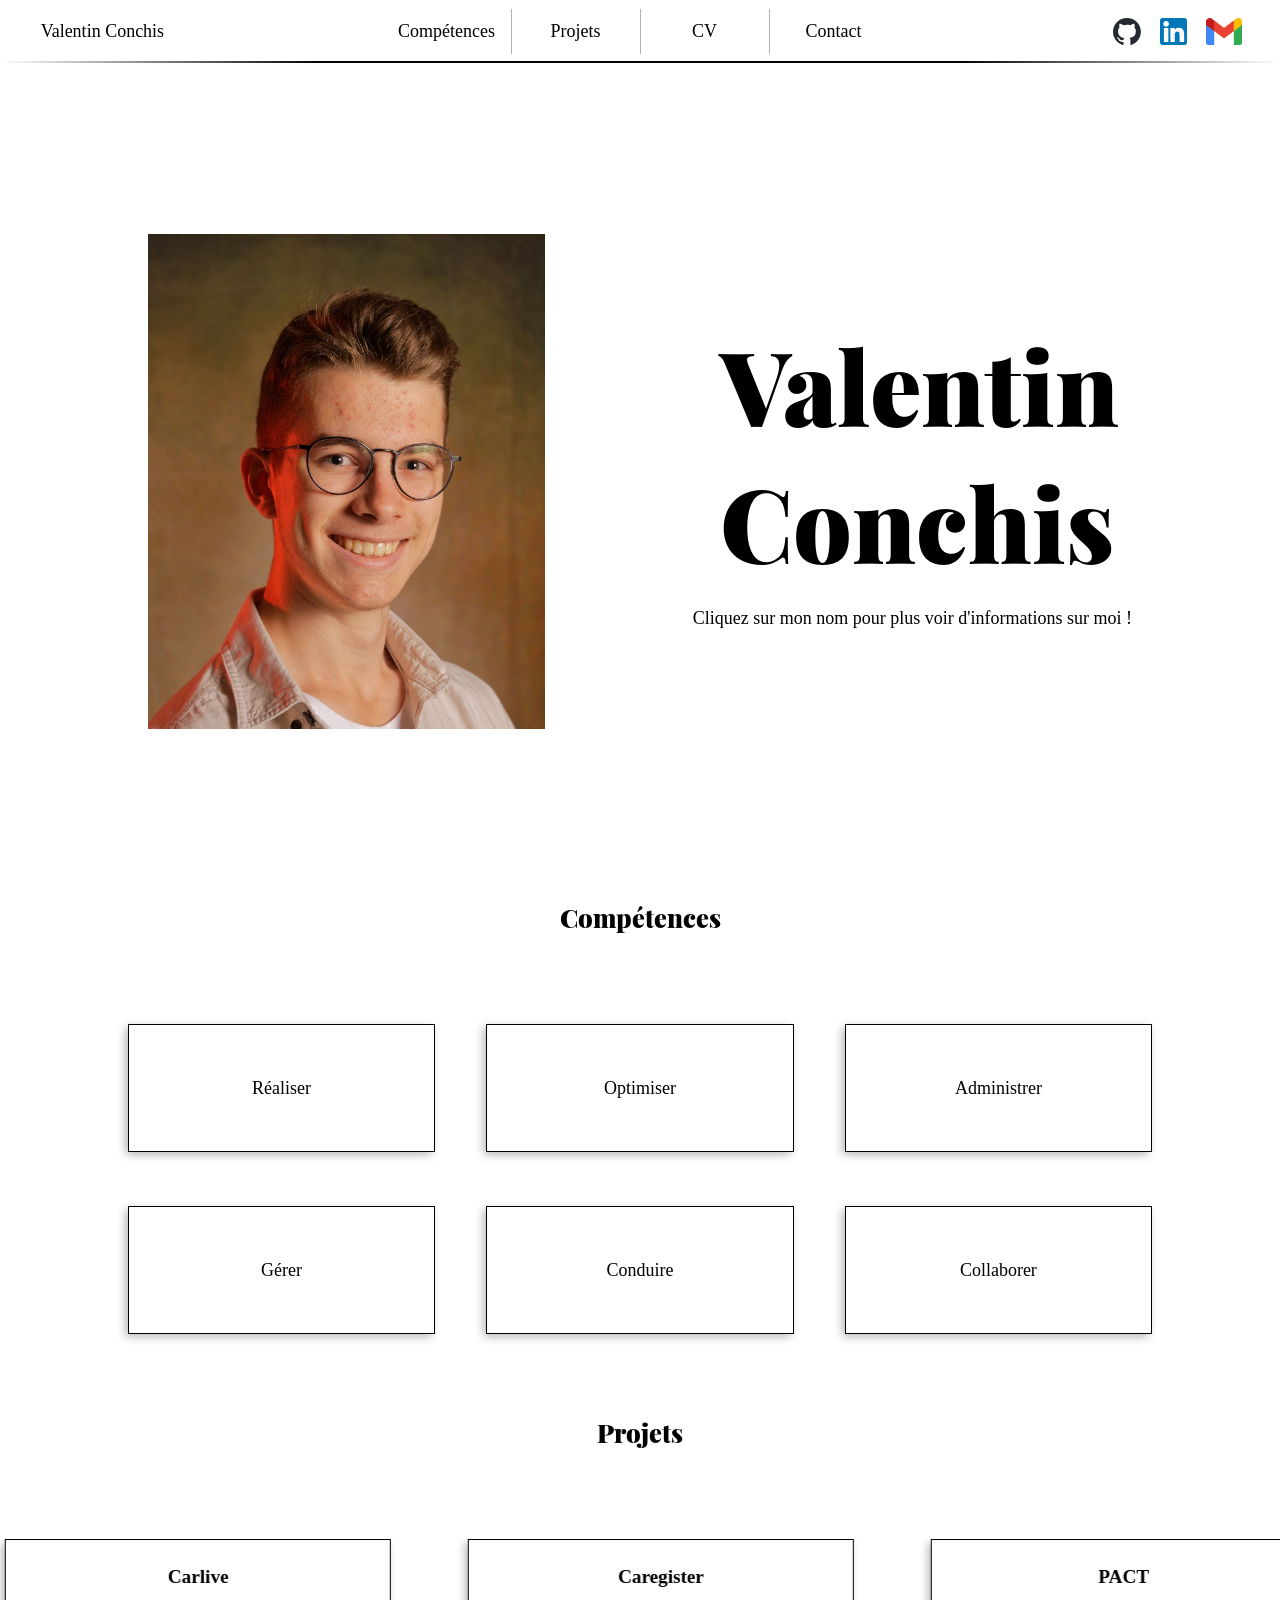
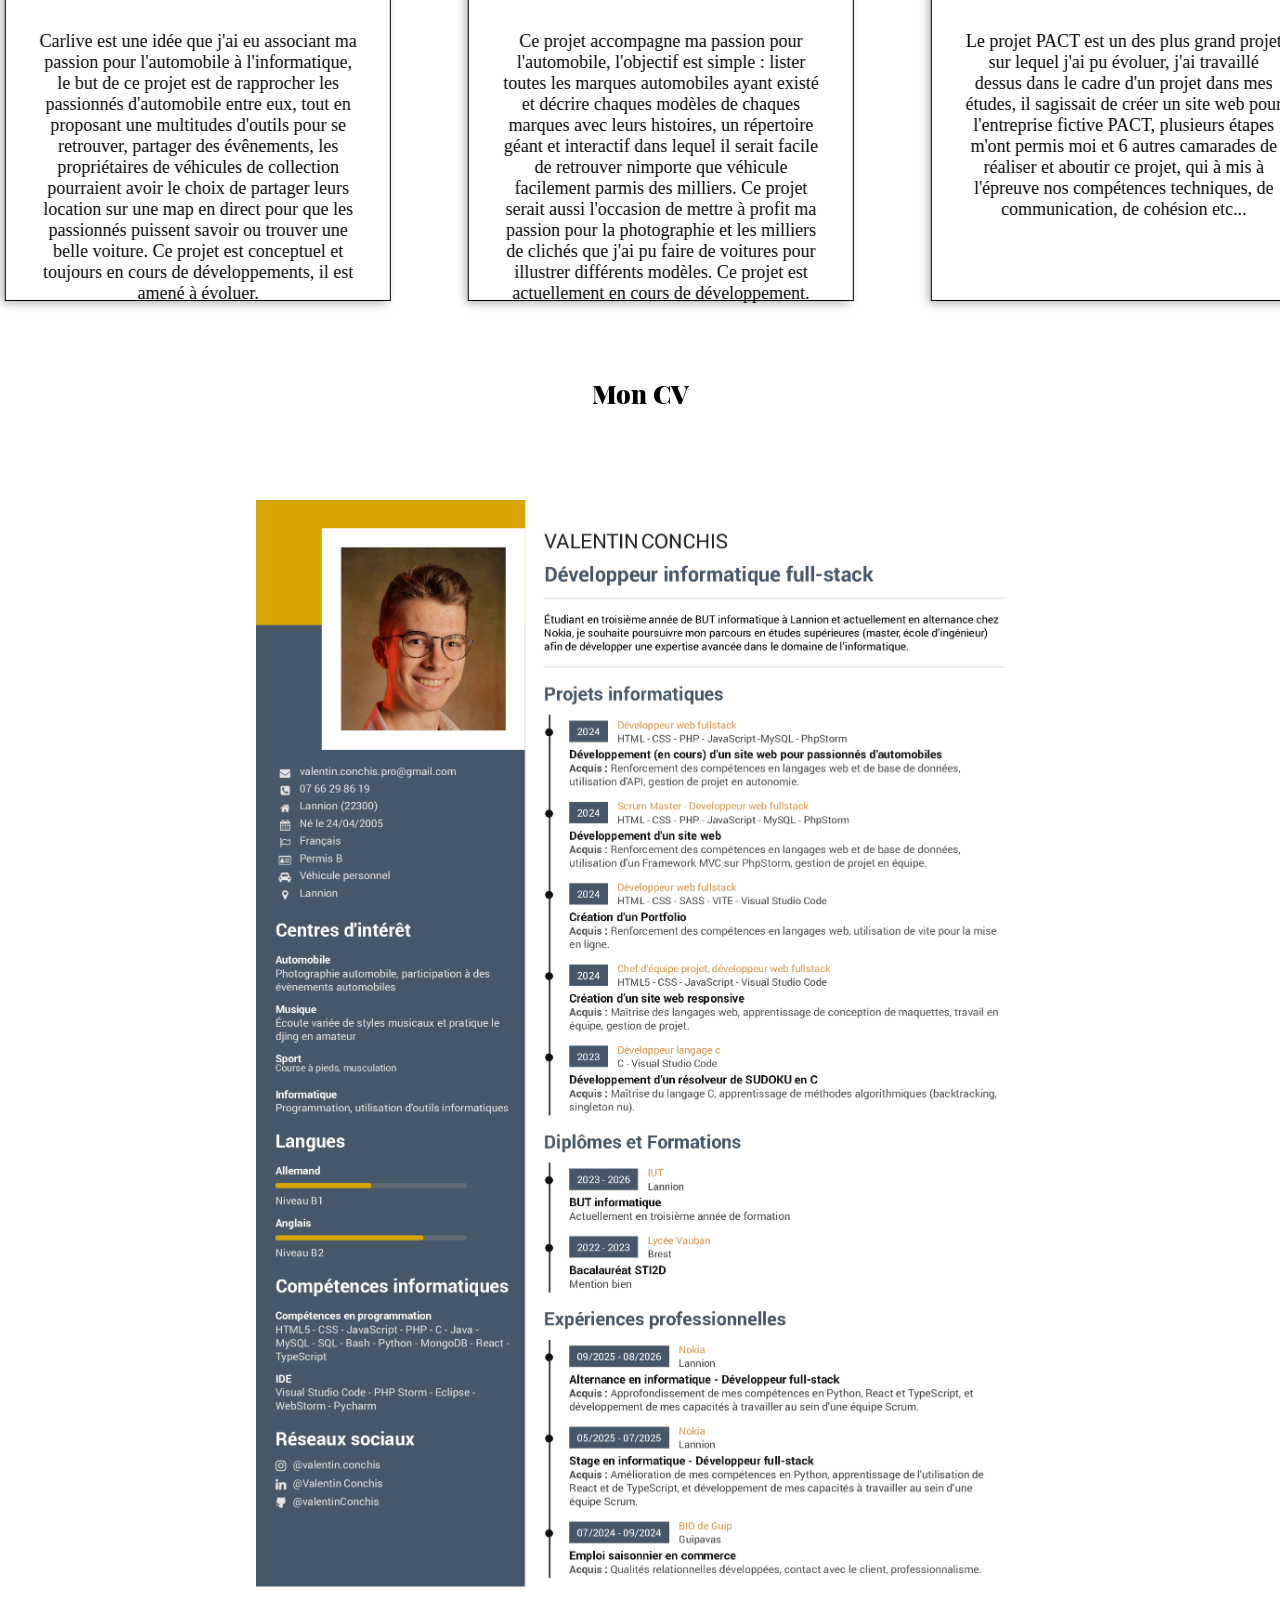
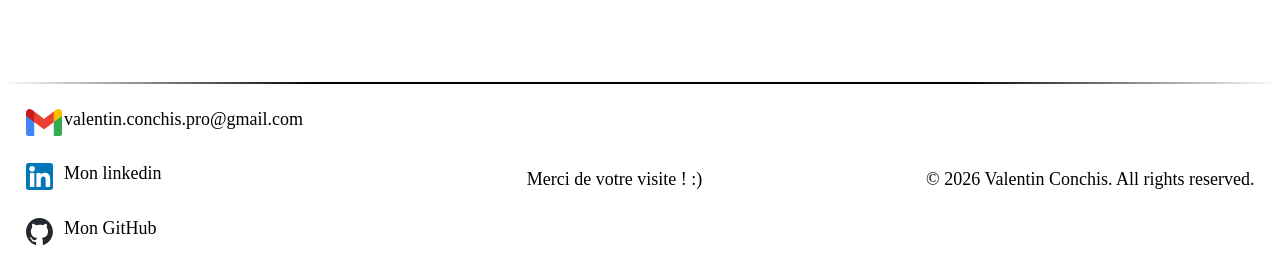
==== index.html @ 971c60fa "Initial commit" ====
<!doctype html>
<html>
  <head>
    <meta charset="utf-8" />
    <title>Ma page test</title>
    <link rel="stylesheet" href="../style.css">
    <script defer src="../script.js"></script>
  </head>
  <body>
    <header>
      <div class="toppart">
        <div class="name">
          <a href="index.html" class="moi">Valentin Conchis</a>
        </div>
        <div class="links">
          <a class="competences" href="#competences">Compétences</a>
          <a class="projets" href="#projets">Projets</a>
          <a class="cv" href="#cv">CV</a>
          <a class="contact" href="#contact">Contact</a>
        </div>
        <div class="icons">
          <a href="https://github.com/valentinConchis" target="_blank">
            <img class="github" src="../icones/github-mark/github-mark.svg">
          </a>
          <a href="https://www.linkedin.com/in/valentin-conchis-a80044343/?originalSubdomain=fr" target="_blank">
            <img class="linkedin" src="../icones/linkedin-svgrepo-com.svg">
          </a>
          <a href="mailto:valentin.conchis.pro@gmail.com" target="_blank">
            <img class="gmail" src="../icones/Gmail_icon_(2020).svg.png">
          </a>
        </div>
      </div>
      <div class="line"></div>
    </header>
    <main>
      <div class="bigname" id="valentinconchis">
        <div class="apropos">
          <img class="portrait" src="/images/1734691881517.jpeg">
          <div>
            <h1 class="nameh1" id="openModal">Valentin Conchis</h1>
            <p>Cliquez sur mon nom pour plus voir d'informations sur moi !</p>
          </div>
        </div>
        <div id="overlay">
          <div id="modal">
            <h3 class="apropostitle">A propos de moi</h3>
            <p>
              <strong>Bonjour !</strong> Je suis <strong>Valentin Conchis</strong>, étudiant en 3e année à l'IUT informatique de Lannion. Ce qui m'a poussé à suivre cette
              formation et à me professionnaliser dans l'informatique est ma <strong>passion</strong> pour les <strong>technologies</strong> et pour l'innovation.
              <strong>L'informatique</strong> est l'un des rares domaines où les limites ne sont que celles que nous nous imposons : le potentiel de création
              y est <strong>infini</strong>. C'est ce que j'aime et ce qui m'anime dans cet univers !
              <br><br>-<br><br>
              J'ai d'autres centres d'intérêt dans ma vie. Je suis <strong>passionné d'automobile</strong> et j'accompagne cette passion par la <strong>photographie</strong>.
              J'aime immortaliser les différents événements automobiles auxquels je participe et tenter de créer les meilleurs clichés de voitures
              parfois parmi les plus exclusives du monde.
              <br><br>
              Je suis également <strong>passionné de musique</strong>. J'écoute tous les genres, mais principalement de l'électro. J'ai aussi commencé à apprendre
              <strong>l'art du DJing</strong>, un art complexe, contrairement à ce qu'il peut laisser paraître !
              <br><br>-<br><br>
              Bref, je suis quelqu'un de <strong>curieux</strong>, ayant toujours soif de <strong>découvrir</strong> et d'<strong>apprendre</strong> de nouvelles choses. Je me qualifierais
              également comme quelqu'un de <strong>jovial</strong> et <strong>énergique</strong>.
            </p>
          </div>
        </div>
      </div>
      <div  class="competences-section">
        <h2 id="competences">Compétences</h2>
        <div class="competences-grid">
          <a class="button-realiser" href="html/realiser.html">Réaliser</a>
          <a class="button-optimiser" href="html/optimiser.html">Optimiser</a>
          <a class="button-administrer" href="html/administrer.html">Administrer</a>
          <a class="button-gerer" href="html/gerer.html">Gérer</a>
          <a class="button-conduire" href="html/conduire.html">Conduire</a>
          <a class="button-collaborer" href="html/travailler.html">Collaborer</a>
      </div>
    </div>
    <div class="projets-section">
      <h2 id="projets">Projets</h2>
      <div class="carousel">
        <div class="projets-list">
          <div class="p1">
            <h4>Carlive</h4>
            <p>
              Carlive est une idée que j'ai eu associant ma passion pour l'automobile à l'informatique, le but de ce projet
              est de rapprocher les passionnés d'automobile entre eux, tout en proposant une multitudes d'outils pour se
              retrouver, partager des évênements, les propriétaires de véhicules de collection pourraient avoir le choix de 
              partager leurs location sur une map en direct pour que les passionnés puissent savoir ou trouver une belle
              voiture. Ce projet est conceptuel et toujours en cours de développements, il est amené à évoluer.
            </p>
          </div>
          <div class="p2">
            <h4>Caregister</h4>
            <p>
              Ce projet accompagne ma passion pour l'automobile, l'objectif est simple : lister toutes les marques automobiles
              ayant existé et décrire chaques modèles de chaques marques avec leurs histoires, un répertoire géant et
              interactif dans lequel il serait facile de retrouver nimporte que véhicule facilement parmis des milliers. Ce
              projet serait aussi l'occasion de mettre à profit ma passion pour la photographie et les milliers de clichés
              que j'ai pu faire de voitures pour illustrer différents modèles. Ce projet est actuellement en cours de développement.
            </p>
          </div>
          <div class="p3">
            <h4>PACT</h4>
            <p>
              Le projet PACT est un des plus grand projet sur lequel j'ai pu évoluer, j'ai travaillé dessus dans le cadre
              d'un projet dans mes études, il sagissait de créer un site web pour l'entreprise fictive PACT, plusieurs étapes
              m'ont permis moi et 6 autres camarades de réaliser et aboutir ce projet, qui à mis à l'épreuve nos compétences 
              techniques, de communication, de cohésion etc...
            </p>
          </div>
          <div class="p4">
            <h4>Ce portfolio !</h4>
             <p>
              Ce portfolio fais partit des projets que j'ai pu réaliser au cours de mon parcours, c'est un site web
              vitrine statique simple développé en HTML, CSS et JS mis en ligne à l'aide de Vercel. Ce projet m'a pris
              environ une vingtaines d'heures à réaliser.
            </p>
          </div>
        </div>
      </div>
    </div>
    <div class="cvsection" id="cv">
      <h2 id="cv">Mon CV</h2>
      <a href="../cv/CV_2026-01-06_VALENTIN_CONCHIS.pdf" download="">
        <img src="../images/CV_2026-01-06_VALENTIN_CONCHIS.png" class="imagecv" alt="CV" title="Cliquez sur le CV pour le télécharger">
      </a>
    </div>
    </main>
    <footer>
      <div class="line"></div>
      <div class="infooter">
        <div id="contact" class="contact-list">
          <a href="mailto:valentin.conchis.pro@gmail.com">
            <div>
              <img src="../icones/Gmail_icon_(2020).svg.png">
            </div>
            valentin.conchis.pro@gmail.com
          </a>
          <a href="https://www.linkedin.com/in/valentin-conchis-a80044343/?originalSubdomain=fr">
            <div>
              <img src="../icones/linkedin-svgrepo-com.svg" class="linkedin">
            </div>
            Mon linkedin
          </a>
          <a href="https://github.com/valentinConchis">
            <div>
              <img src="../icones/github-mark/github-mark.svg" class="github">
            </div>
            Mon GitHub
          </a>
        </div>
        <div>
          <p>Merci de votre visite ! :)</p>
        </div>
        <div class="footer-right">
            <p>&copy; 2026 Valentin Conchis. All rights reserved.</p>
        </div>
      </div>
    </footer>
  </body>
</html>
---- style.css ----
@font-face {
    font-family: Playfairdisplay;
    src: url(./police/PlayfairDisplay-Black.otf);
}

/* =============== CONSTANTES =============== */

h1 {
    display: inline-block;
    font-size: 8vw;
    font-family: Playfairdisplay;
    margin: 0;
    padding: 0;
}

h2{
    font-size: 2vw;
    margin-bottom: 10vh;
    font-family: Playfairdisplay;
}

h3{
    font-size: 2vw;
}

h4{
     font-size: 1.5vw;
}

p,a{
    font-size: 2vh;
    text-decoration: none;
    color: black;
}

/* ================= RESET & LAYOUT ================= */

html, body {
    height: 100%;
    margin: 0;
}

body {
    margin: 0;
    display: flex;
    flex-direction: column;
    opacity: 0;
    animation: pageFadeIn 0.8s ease-out forwards;
}

/* ================= ANIMATIONS ================= */

@keyframes pageFadeIn {
    from {
        opacity: 0;
    }
    to {
        opacity: 1;
    }
}

@keyframes lineExpand {
    from {
        transform: scaleX(0);
    }
    to {
        transform: scaleX(1);
    }
}

/* ================= HEADER ================= */

header {
    position: fixed;
    top: 0;
    left: 0;
    width: 100%;
    background-color: white;
    padding: 1vh 0;
    z-index: 1000;
    height: 5vh;
}

.toppart {
    display: flex;
    align-items: center;
    justify-content: space-between;
    margin: 0 2vw;
    position: relative;
}

/* ================= NAV ================= */

.name {
    width: 12vw;
    display: flex;
    justify-content: center;
}

.links {
    display: flex;
    justify-content: center;      
}

.links a {
    flex: 1 1 0;              /* Chaque bouton prend la même largeur */
    display: flex;
    justify-content: center;   /* centre le texte dans le bouton */
    align-items: center;
    position: relative;        /* pour le ripple */
    overflow: hidden;
    height: 5vh;
    text-decoration: none;
    color: black;
    cursor: pointer;
}

/* Boutons */

.competences,
.projets,
.cv {
    position: relative;
    overflow: hidden;
    display: flex;
    align-items: center;
    justify-content: center;
    width: 10vw;
    height: 5vh;
    text-decoration: none;
    color: black;
    cursor: pointer;
    border-right: solid rgba(0, 0, 0, 0.3) 0.2vh;
}

.contact{
    position: relative;
    overflow: hidden;
    display: flex;
    align-items: center;
    justify-content: center;
    width: 10vw;
    height: 5vh;
    text-decoration: none;
    color: black;
    cursor: pointer;
}

.moi{
    position: relative;
    overflow: hidden;
    display: flex;
    align-items: center;
    justify-content: center;
    width: 10vw;
    height: 5vh;
    text-decoration: none;
    color: black;
    cursor: pointer;
}

#competences,
#projets,
#cv,
#valentinconchis{
    scroll-margin-top: 15vh;
}

/* Classe commune */
.nav-btn {
    position: relative;
    overflow: hidden;
}

/* Cercle */
.nav-btn .ripple {
    position: absolute;
    border-radius: 50%;
    background-color: rgba(0, 0, 0, 0.15);
    pointer-events: none;
    transform: scale(0);
    transition: transform 0.6s ease-out, opacity 0.4s ease;
}

/* Bouton rempli */
.nav-btn.filled .ripple {
    transform: scale(1);
}

/* Disparition */
.nav-btn.remove .ripple {
    opacity: 0;
}

/* ================= ICONS ================= */

.icons {
    display: flex;
    justify-content: center;
    align-items: center;
    gap: 1.5vw;          /* ESPACE ÉGAL ENTRE LES 3 */
    width: 12vw;
}

.icons a {
    display: flex;
    align-items: center;
    justify-content: center;

    height: 3vh;          /* hauteur de référence commune */
}

.icons img {
    height: 100%;
    width: auto;
    display: block;
}

/* ================= LINE ================= */

.line {
    position: absolute;
    left: 0;
    width: 100%;
    height: 0.2vh;
    background: linear-gradient(
        to right,
        transparent 0%,
        black 25%,
        black 75%,
        transparent 100%
    );
    transform: scaleX(0);
    transform-origin: center;
    animation: lineExpand 0.9s ease-out forwards;
}

/* Ligne sous le header */
header .line {
    bottom: 0;
    animation-delay: 0.4s;
}

/* ================= MAIN ================= */

:root {
    --header-height: 7vh; /* ajuster selon ton header réel */
}

main {
    flex: 1;
    text-align: center;
    padding: 7vh 0;
}

.bigname {
    display: flex;
    align-items: center;
    justify-content: center;
}

.portrait {
    width: 31vw;
    object-fit: cover;
    height: 55vh;
}

.apropos {
    display: flex;
    align-items: center;
    justify-content: space-evenly;
    width: 100%;
    height: calc(100vh - var(--header-height)); 
}

.nameh1 {
    flex: 0 1 30%;       /* flexible pour space-evenly */
    max-width: 30vw;
    text-align: center;  /* centrer le texte si besoin */
    cursor: pointer;
}

/* Overlay : fond semi-transparent */
#overlay {
    position: fixed;
    top: 0;
    left: 0;
    width: 100%;
    height: 100%;
    background: rgba(0, 0, 0, 0.6); /* transparence */
    display: none;                /* caché par défaut */
    justify-content: center;
    align-items: center;
    z-index: 1000;
}

/* Fenêtre pop-up */
#modal {
    display: flex;
    flex-direction: column; 
    align-items: center;
    justify-content: center;
    background: white;
    padding: 2vw 2vw;
    border-radius: 8px;
    width: 65vw;
    height: auto;
    max-width: 90%;
    box-shadow: 0 10px 30px rgba(0, 0, 0, 0.3);
    border-radius: 1vw;
}

.apropostitle{
    margin-bottom: 8vh;
    margin-top: 0;
}

.competences-section {
    text-align: center;
    margin-bottom: 9vh
}

.competences-grid {
    display: grid;
    grid-template-columns: repeat(3, 1fr);
    gap: 6vh 4vw;
    width: 80%;
    margin: 0 auto;
}

.competences-grid > a {
    padding: 2vh 2vw;
    border: 0.2vh solid black;
    height: 10vh;
    display: flex;
    align-items: center;
    justify-content: center;
    text-decoration: none;
    color: black;
    box-shadow: -0.3vh 0.3vh 1vh rgba(0, 0, 0, 0.3);
}

.button-realiser:hover{
    box-shadow: -0.3vh 0.3vh 1vh rgba(255, 0, 0, 0.4);
}

.button-optimiser:hover{
    box-shadow: -0.3vh 0.3vh 1vh rgba(255, 127,   0, 0.4);
}

.button-administrer:hover{
    box-shadow: -0.3vh 0.3vh 1vh rgba(255, 238, 0, 0.4);
}

.button-gerer:hover{
    box-shadow: -0.3vh 0.3vh 1vh rgba(77, 233, 76, 0.4);
}

.button-conduire:hover{
    box-shadow: -0.3vh 0.3vh 1vh rgba(55, 131, 255, 0.4);
}

.button-collaborer:hover{
    box-shadow: -0.3vh 0.3vh 1vh rgba(72, 21, 170, 0.4);
}

/* ============= MAIN COMPETENCES ============= */

.competences-container {
    display: grid;
    grid-template-columns: 1fr auto 1fr;
    grid-template-rows: auto auto;
    align-items: center;
    height: calc(100vh - var(--header-height));
}

.main-competences{
    min-height: calc(93vh - var(--header-height));
}

.competences-container div{
    position: relative;
    display: flex;
    align-items: center;
    justify-content: center;
}

.competences-container div h2{
    margin: 0;
}

.competences-container div::before,
.competences-container div::after {
    position: absolute;
    content: "";
    width: 6vw;
    height: 4vw;
    pointer-events: none;
}

.competence-global{
    grid-column: 2;
    grid-row: 1 / span 2;
    grid-template-rows: auto auto auto;


    display: flex;
    align-items: center;
    justify-content: center;
    align-self: center;

    width: 18vw;
    height: 12vh;

    cursor: pointer;

    transition: 
        height 0.4s ease,
        box-shadow 0.3s ease;
}

.competence-global.active {
    height: 40vh;
}

.competence-global.active h2 {
    opacity: 0;
}

.competence-global.active .description {
    opacity: 1;
    cursor: pointer;
    width: 13vw;
}

.competence-global .description {
    position: absolute;
    opacity: 0;
    pointer-events: none;
    text-align: center;
    width: 90%;
}

.competence-global::before,
.competence-global::after {
    content: "";
    position: absolute;
    pointer-events: none;
    width: 6vw;
    height: 4vw;
    transition:
        width 0.4s ease,
        height 0.4s ease;
}

.competence-global::before {
    top: 0;
    left: 0;
    border-top: 0.5vh solid var(--accent-color);
    border-left: 0.5vh solid var(--accent-color);
}

.competence-global::after {
    bottom: 0;
    right: 0;
    border-bottom: 0.5vh solid var(--accent-color);
    border-right: 0.5vh solid var(--accent-color);
}

.competence-global.active::before,
.competence-global.active::after {
    height: 8vw;
}

.case.top-left {
    grid-column: 1;
    grid-row: 1;
    justify-self: center;
    height: 10vh;
    width: 25vw;
}

.case.top-right {
    grid-column: 3;
    grid-row: 1;
    justify-self: center;
    width: 25vw;
}

.competence-global h2 {
    margin: 0;
    transition: opacity 0.25s ease;
}

.sudoku-description{
    grid-column: 1;
    grid-row: 2;
    justify-self: center;
    width: 25vw;
    height: auto;
}

.application-description{
    grid-column: 3;
    grid-row: 2;
    justify-self: center;
    width: 25vw;
    height: auto;
}

.inside-link-top{
    grid-column: 2;
    grid-row: 1;
    position: relative;
    top: 20vh;
    z-index: 10;
}

.inside-link-bottom{
    grid-column: 2;
    grid-row: 3;
    position: relative;
    bottom: 31vh;
    z-index: 10;
}

.competences-container.hide-links .inside-link-top {
    opacity: 0;
    transform: translateY(-10px);
    pointer-events: none;
}

.competences-container.hide-links .inside-link-bottom {
    opacity: 0;
    transform: translateY(10px);
    pointer-events: none;
}

.arrow {
    display: inline-block;
    width: 0;
    height: 0;
    border-top: 0.4em solid transparent;
    border-bottom: 0.4em solid transparent;
}

.arrow-realiser-optimiser {
    border-right: 0.6em solid rgba(255, 0, 0, 0.4);
    margin-right: 0.5vw;
}

.arrow-realiser-collaborer {
    border-left: 0.6em solid rgba(255, 0, 0, 0.4);
    margin-left: 0.5vw;
}

.arrow-optimiser-realiser {
    border-left: 0.6em solid rgba(255, 127, 0, 0.4);
    margin-left: 0.5vw;
}

.arrow-optimiser-administrer {
    border-right: 0.6em solid rgba(255, 127, 0, 0.4);
    margin-right: 0.5vw;
}

.arrow-administrer-optimiser {
    border-left: 0.6em solid rgba(255, 238, 0, 0.4);
    margin-left: 0.5vw;
}

.arrow-administrer-gerer {
    border-right: 0.6em solid rgba(255, 238, 0, 0.4);
    margin-right: 0.5vw;
}

.arrow-gerer-administrer {
    border-left: 0.6em solid rgba(77, 233, 76, 0.4);
    margin-left: 0.5vw;
}

.arrow-gerer-conduire {
    border-right: 0.6em solid rgba(77, 233, 76, 0.4);
    margin-right: 0.5vw;
}

.arrow-conduire-gerer {
    border-left: 0.6em solid rgba(55, 131, 255, 0.4);
    margin-left: 0.5vw;
}

.arrow-conduire-collaborer {
    border-right: 0.6em solid rgba(55, 131, 255, 0.4);
    margin-right: 0.5vw;
}

.arrow-collaborer-realiser {
    border-right: 0.6em solid rgba(72, 21, 170, 0.4);
    margin-right: 0.5vw;
}

.arrow-collaborer-conduire {
    border-left: 0.6em solid rgba(72, 21, 170, 0.4);
    margin-left: 0.5vw;
}

.inside-link-top a,
.inside-link-bottom a {
    display: inline-flex;
    align-items: center;
}

.h2-realiser {
    --accent-color: rgba(255, 0, 0, 0.4);
}

.h2-optimiser {
    --accent-color: rgba(255, 127, 0, 0.4);
}

.h2-administrer {
    --accent-color: rgba(255, 238, 0, 0.4);
}

.h2-gerer {
    --accent-color: rgba(77, 233, 76, 0.4);
}

.h2-conduire {
    --accent-color: rgba(55, 131, 255, 0.4);
}

.h2-collaborer {
    --accent-color: rgba(72, 21, 170, 0.4);
}

/* ============= PROJETS ============= */

.competences-section h2,
.projets-section h2 {
    margin-top: 0;
}

.projets-section{
    display: flex;
    flex-direction: column;
    align-items: center;
    justify-content: center;
    margin-top: 0;
}

.projets-list {
    display: flex !important;
    flex-direction: row !important;
    align-items: stretch;
    flex-wrap: nowrap !important;
    width: max-content;
    will-change: transform;
    margin-bottom: 6vh;
}

.p1, .p2, .p3, .p4{
    flex: 0 0 auto;          /* clé absolue */
    width: 30vw;
    height: 40vh;

    margin: 0 3vw;

    border: 0.2vh solid black;
    box-shadow: -0.3vh 0.3vh 1vh rgba(0, 0, 0, 0.3);

    display: flex;
    flex-direction: column;
    align-items: center;
}

.p1 p{
    width: 25vw;
}

.p2 p{
    width: 25vw;
}

.p3 p{
    width: 25vw;
}

.p4 p{
    width: 25vw;
}

.carousel {
    width: 100%;
    overflow: hidden;
    position: relative;
}

@keyframes scroll {
    from {
        transform: translateX(0);
    }
    to {
        transform: translateX(-50%);
    }
}

/* ================== CV ================== */

.cvsection{
    margin-bottom: 3vh;
}

/* ============= FOOTER ============= */

footer {
    position: relative;
    background-color: white;
    padding: 2vh 2vw;
}

/* Ligne collée en haut du footer */
footer .line {
    top: 0;
}

.imagecv{
    width: 60%;
}

.infooter{
    display: flex;
    justify-content: space-between; /* espace entre les 3 zones */
    align-items: center;            /* centre verticalement */
    flex-wrap: wrap;           
}

.contact-list{
   display: flex;
    flex-direction: column;
    gap: 0.5vh; /* espace vertical entre les liens */
}

.contact-list a{
    display: flex;
    margin-top: 1vh;
    margin-bottom: 1vh;
}

.contact-list a div{
    margin-right: 1vw;
    width: 2vw;
}

.contact-list a div img{
    height: 3vh;
    width: auto;
}

.footer-center {
    text-align: center;
    flex: 1; /* occupe l’espace central */
}

.footer-right {
    text-align: right;
    white-space: nowrap; /* évite le retour à la ligne */
}
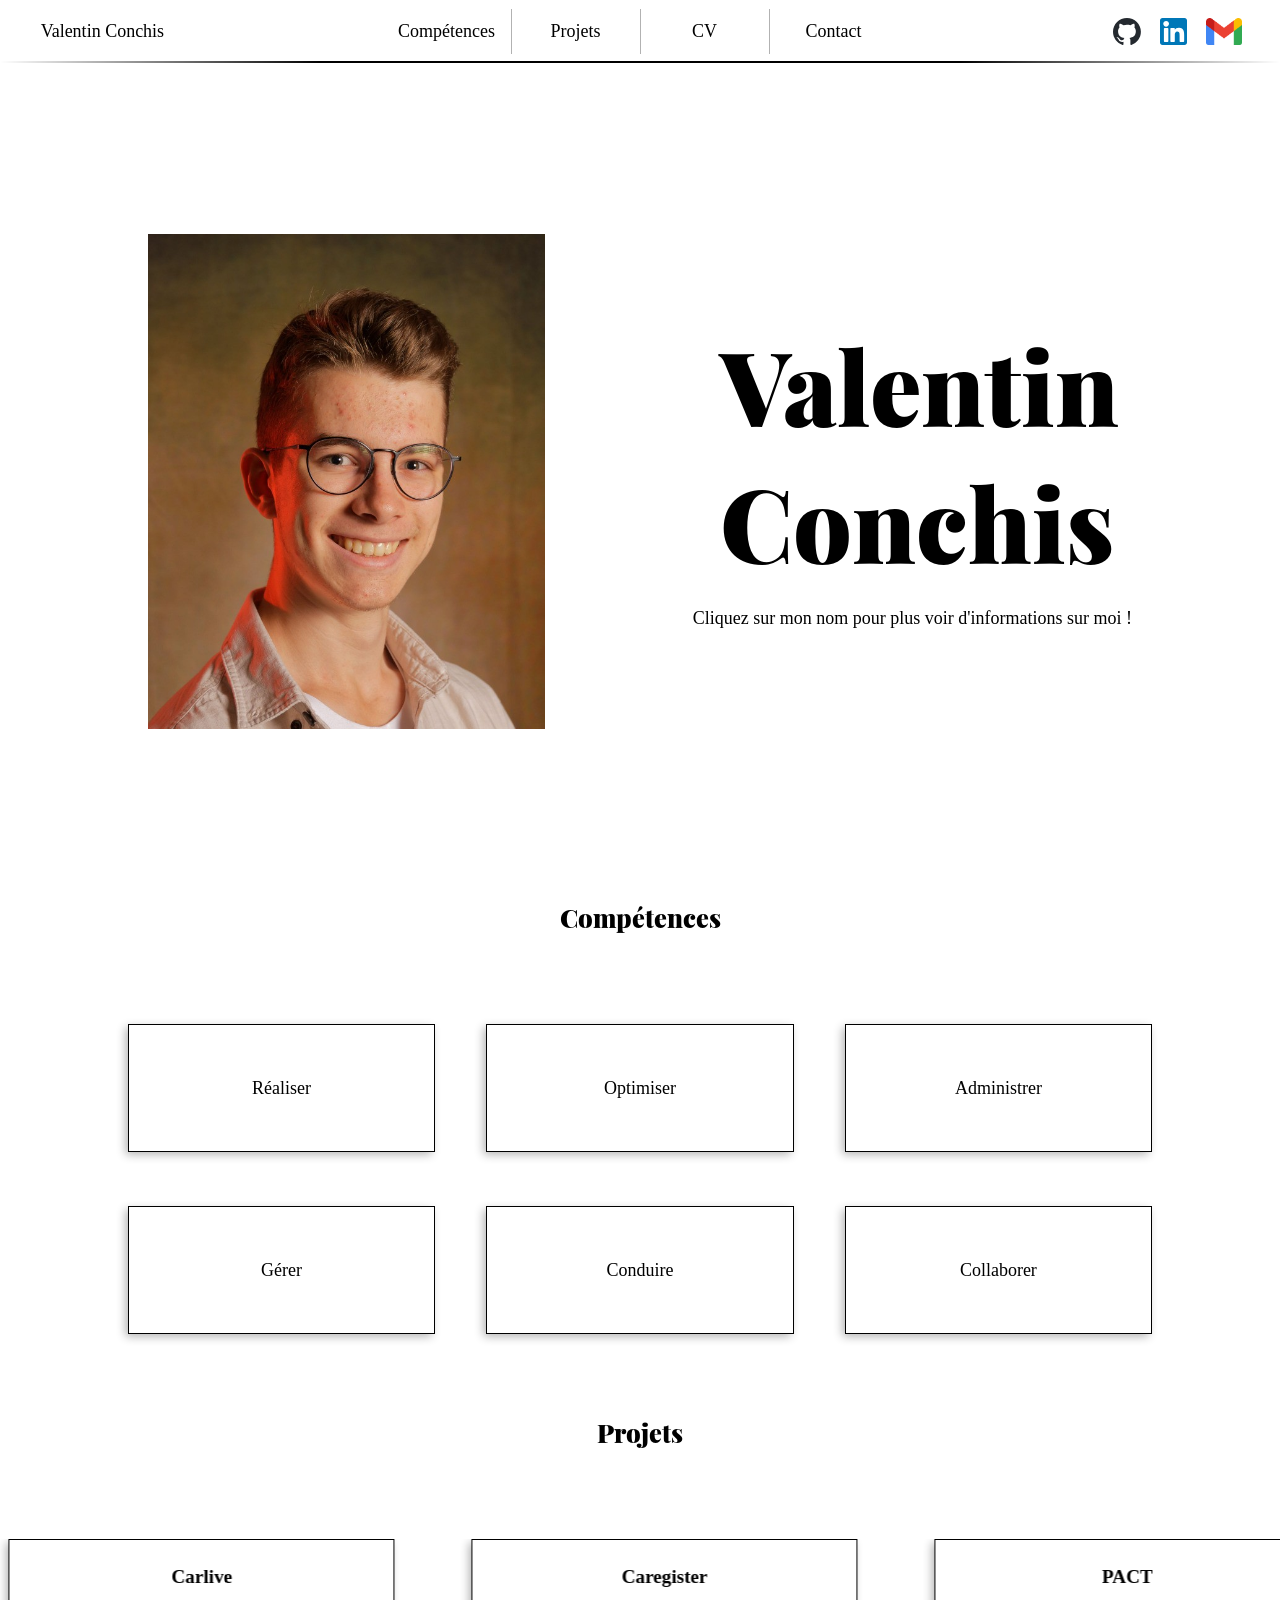
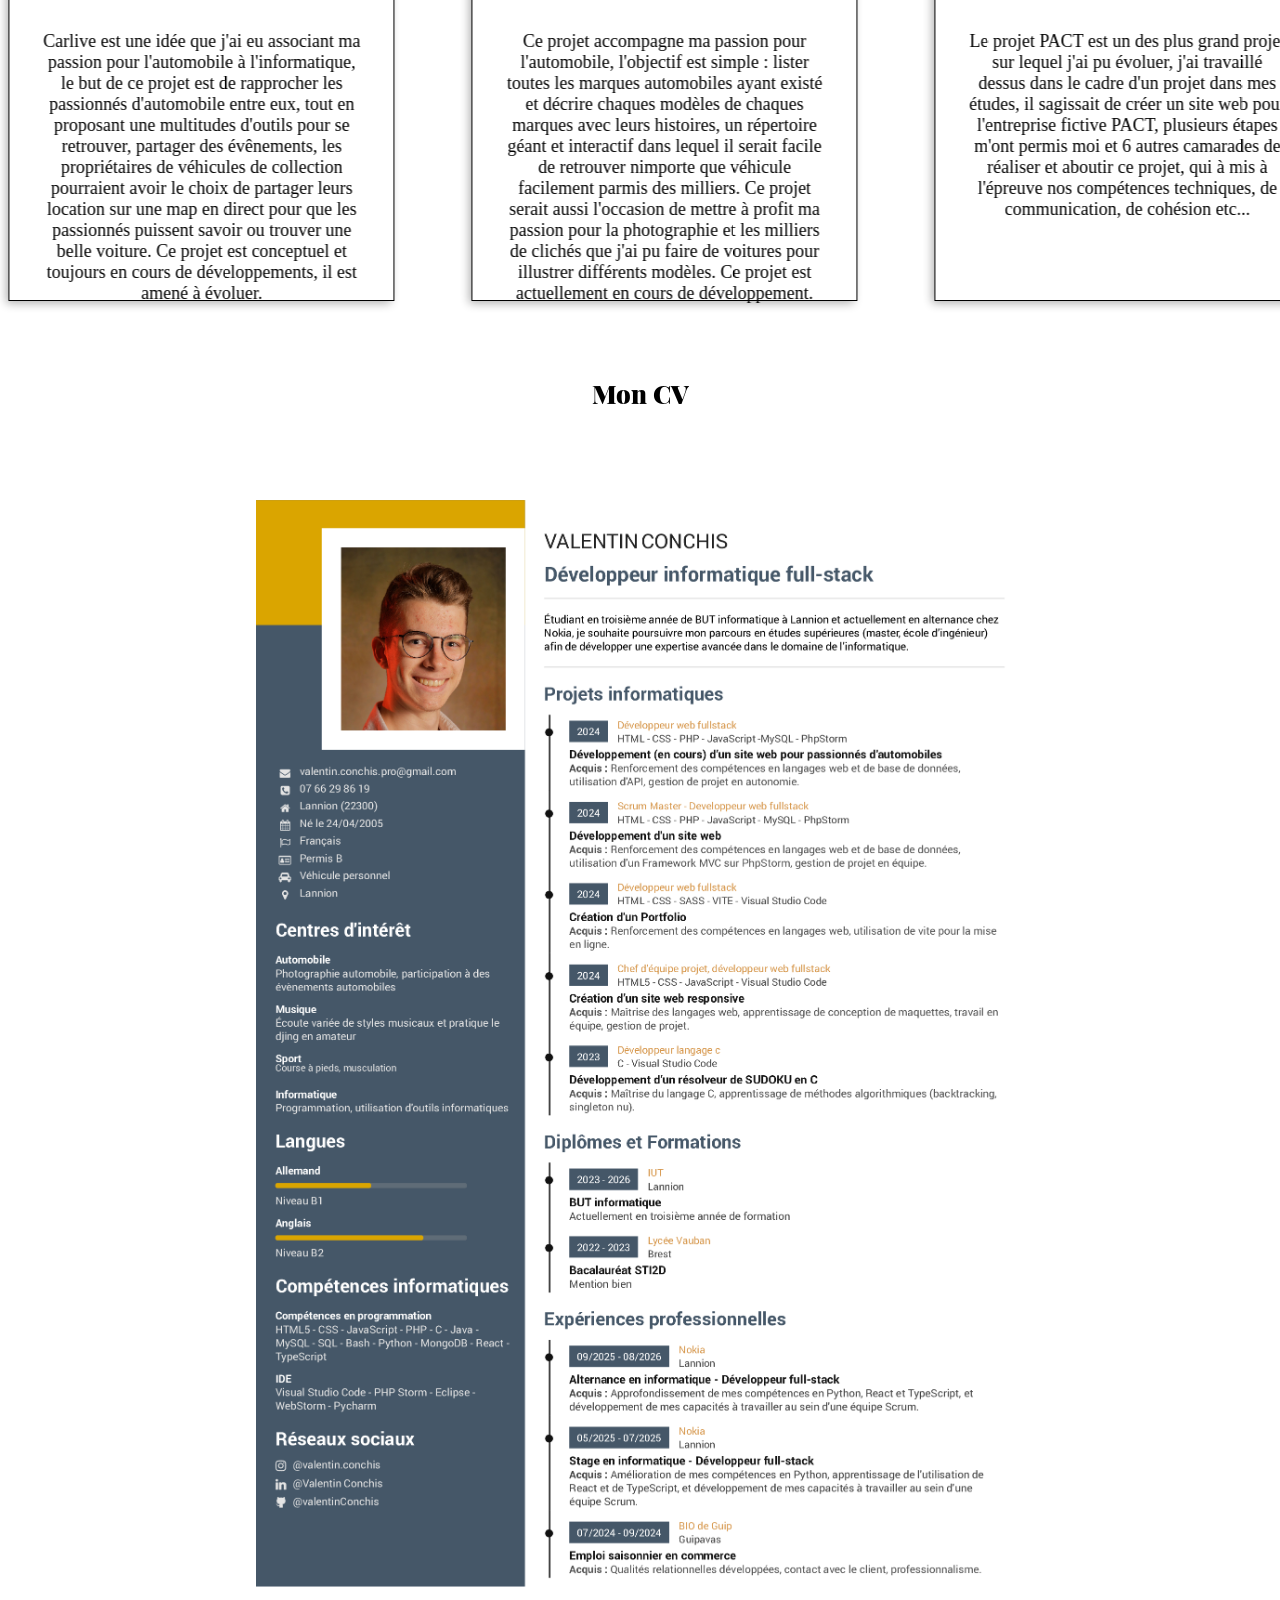
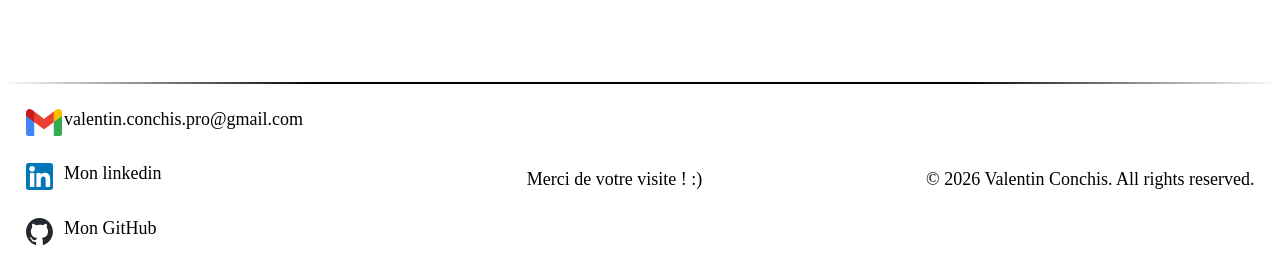
==== commit c510f129: "fix" ====
--- a/index.html
+++ b/index.html
@@ -35,7 +35,7 @@
     <main>
       <div class="bigname" id="valentinconchis">
         <div class="apropos">
-          <img class="portrait" src="/images/1734691881517.jpeg">
+          <img class="portrait" src="/images/1734691881517.png">
           <div>
             <h1 class="nameh1" id="openModal">Valentin Conchis</h1>
             <p>Cliquez sur mon nom pour plus voir d'informations sur moi !</p>
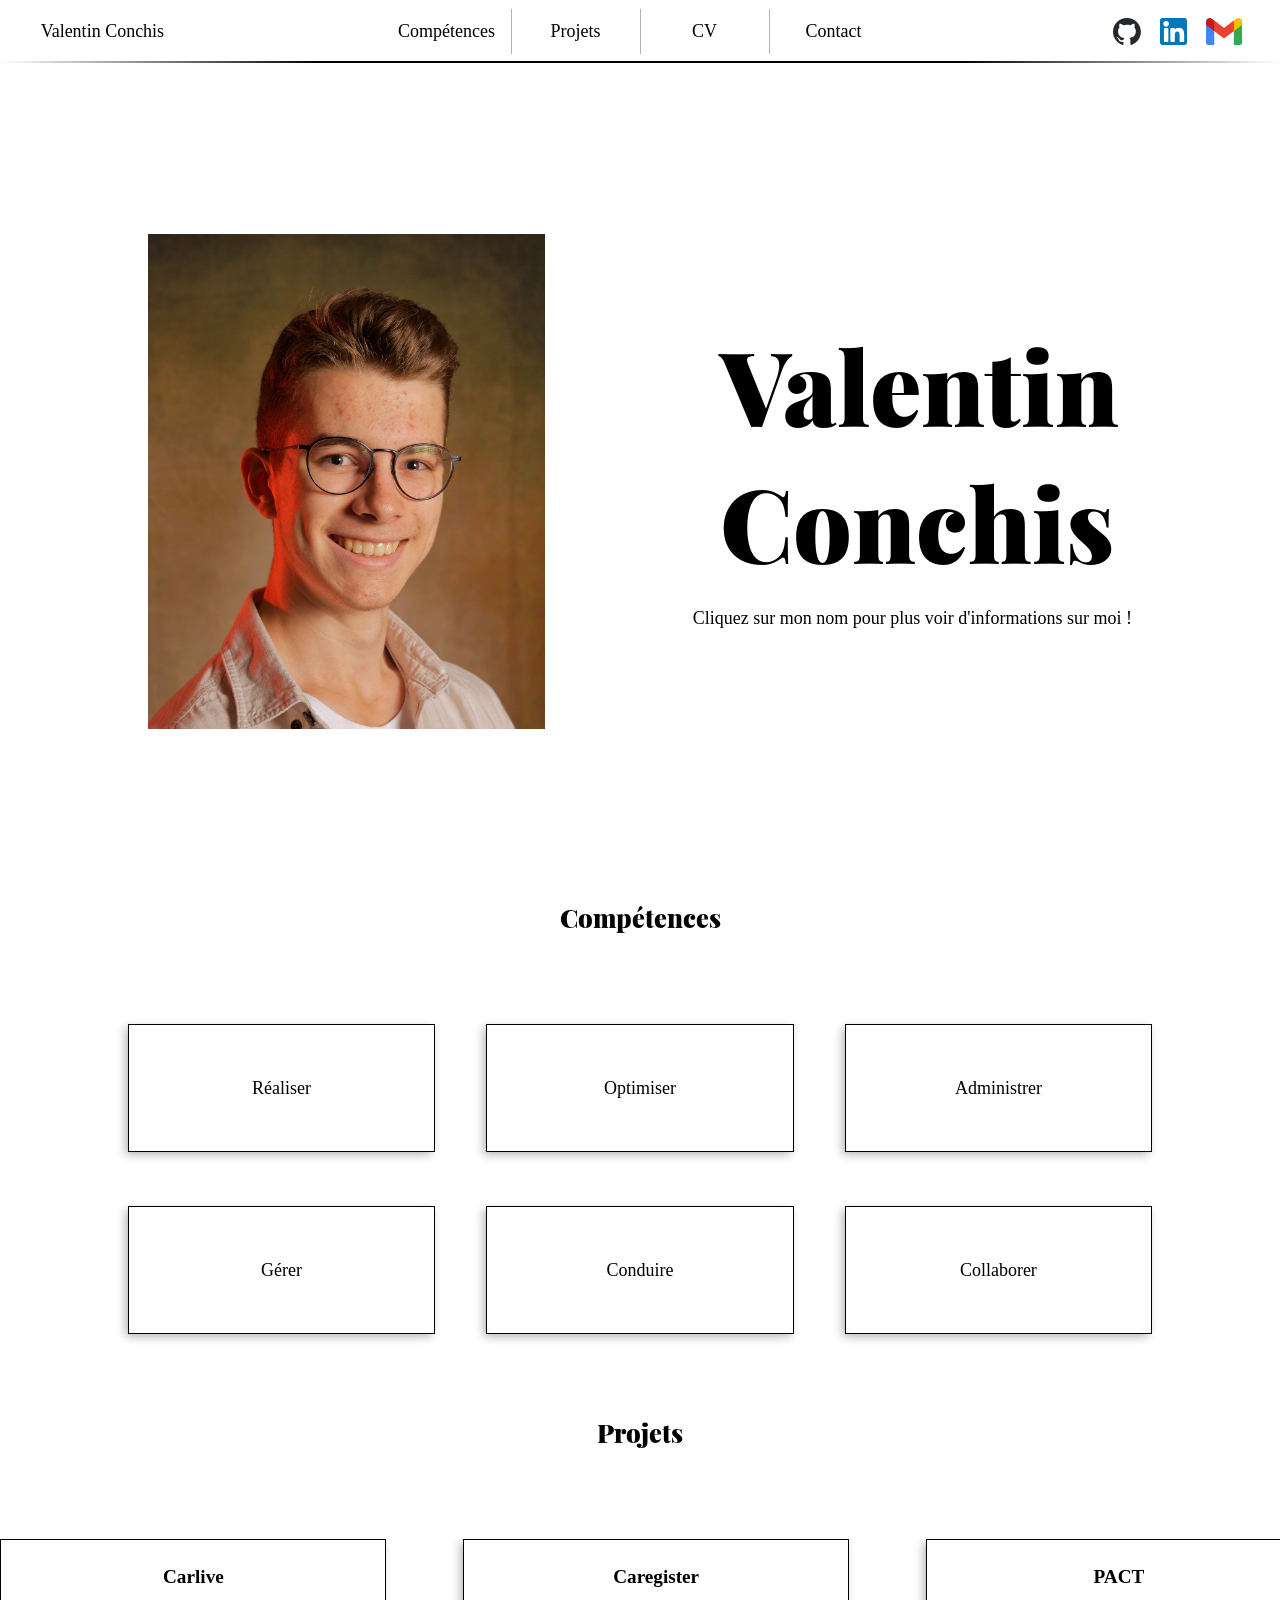
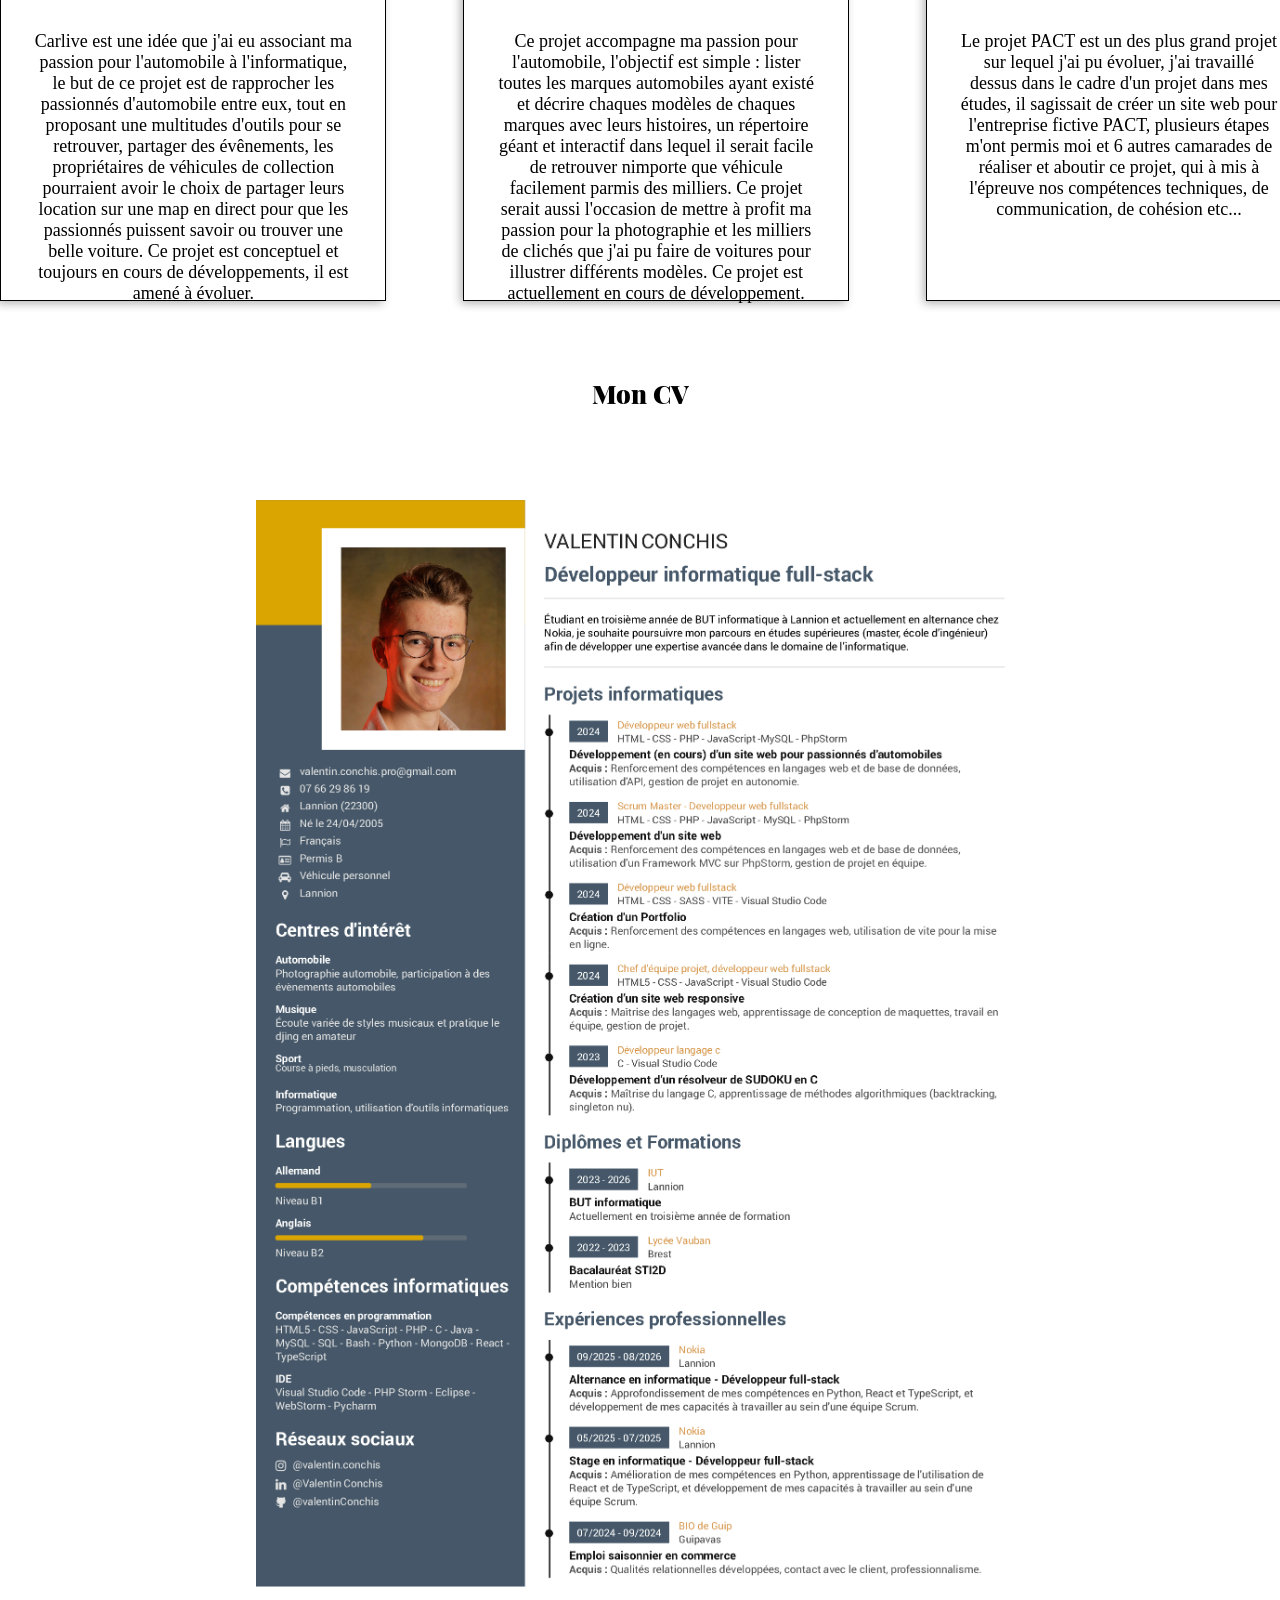
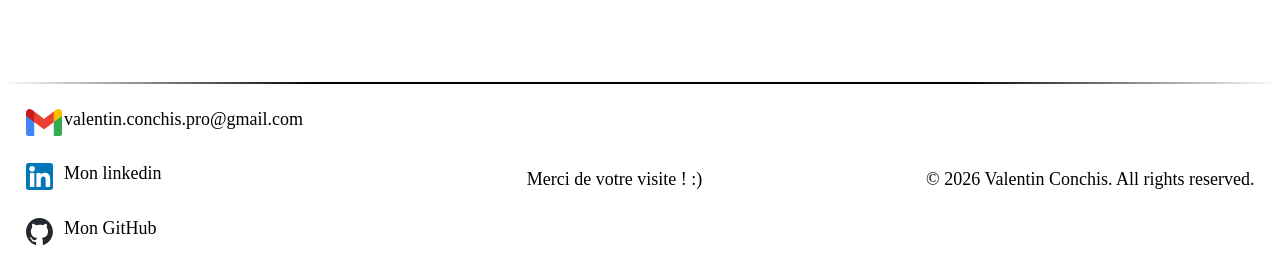
==== commit 8f0b5516: "fix" ====
--- a/index.html
+++ b/index.html
@@ -3,8 +3,8 @@
   <head>
     <meta charset="utf-8" />
     <title>Ma page test</title>
-    <link rel="stylesheet" href="../style.css">
-    <script defer src="../script.js"></script>
+    <link rel="stylesheet" href="style.css">
+    <script defer src="script.js"></script>
   </head>
   <body>
     <header>
@@ -20,13 +20,13 @@
         </div>
         <div class="icons">
           <a href="https://github.com/valentinConchis" target="_blank">
-            <img class="github" src="../icones/github-mark/github-mark.svg">
+            <img class="github" src="icones/github-mark/github-mark.svg">
           </a>
           <a href="https://www.linkedin.com/in/valentin-conchis-a80044343/?originalSubdomain=fr" target="_blank">
-            <img class="linkedin" src="../icones/linkedin-svgrepo-com.svg">
+            <img class="linkedin" src="icones/linkedin-svgrepo-com.svg">
           </a>
           <a href="mailto:valentin.conchis.pro@gmail.com" target="_blank">
-            <img class="gmail" src="../icones/Gmail_icon_(2020).svg.png">
+            <img class="gmail" src="icones/Gmail_icon_(2020).svg.png">
           </a>
         </div>
       </div>
@@ -35,7 +35,7 @@
     <main>
       <div class="bigname" id="valentinconchis">
         <div class="apropos">
-          <img class="portrait" src="/images/1734691881517.png">
+          <img class="portrait" src="images/1734691881517.png">
           <div>
             <h1 class="nameh1" id="openModal">Valentin Conchis</h1>
             <p>Cliquez sur mon nom pour plus voir d'informations sur moi !</p>
@@ -120,8 +120,8 @@
     </div>
     <div class="cvsection" id="cv">
       <h2 id="cv">Mon CV</h2>
-      <a href="../cv/CV_2026-01-06_VALENTIN_CONCHIS.pdf" download="">
-        <img src="../images/CV_2026-01-06_VALENTIN_CONCHIS.png" class="imagecv" alt="CV" title="Cliquez sur le CV pour le télécharger">
+      <a href="cv/CV_2026-01-06_VALENTIN_CONCHIS.pdf" download="">
+        <img src="images/CV_2026-01-06_VALENTIN_CONCHIS.png" class="imagecv" alt="CV" title="Cliquez sur le CV pour le télécharger">
       </a>
     </div>
     </main>
@@ -131,19 +131,19 @@
         <div id="contact" class="contact-list">
           <a href="mailto:valentin.conchis.pro@gmail.com">
             <div>
-              <img src="../icones/Gmail_icon_(2020).svg.png">
+              <img src="icones/Gmail_icon_(2020).svg.png">
             </div>
             valentin.conchis.pro@gmail.com
           </a>
           <a href="https://www.linkedin.com/in/valentin-conchis-a80044343/?originalSubdomain=fr">
             <div>
-              <img src="../icones/linkedin-svgrepo-com.svg" class="linkedin">
+              <img src="icones/linkedin-svgrepo-com.svg" class="linkedin">
             </div>
             Mon linkedin
           </a>
           <a href="https://github.com/valentinConchis">
             <div>
-              <img src="../icones/github-mark/github-mark.svg" class="github">
+              <img src="icones/github-mark/github-mark.svg" class="github">
             </div>
             Mon GitHub
           </a>
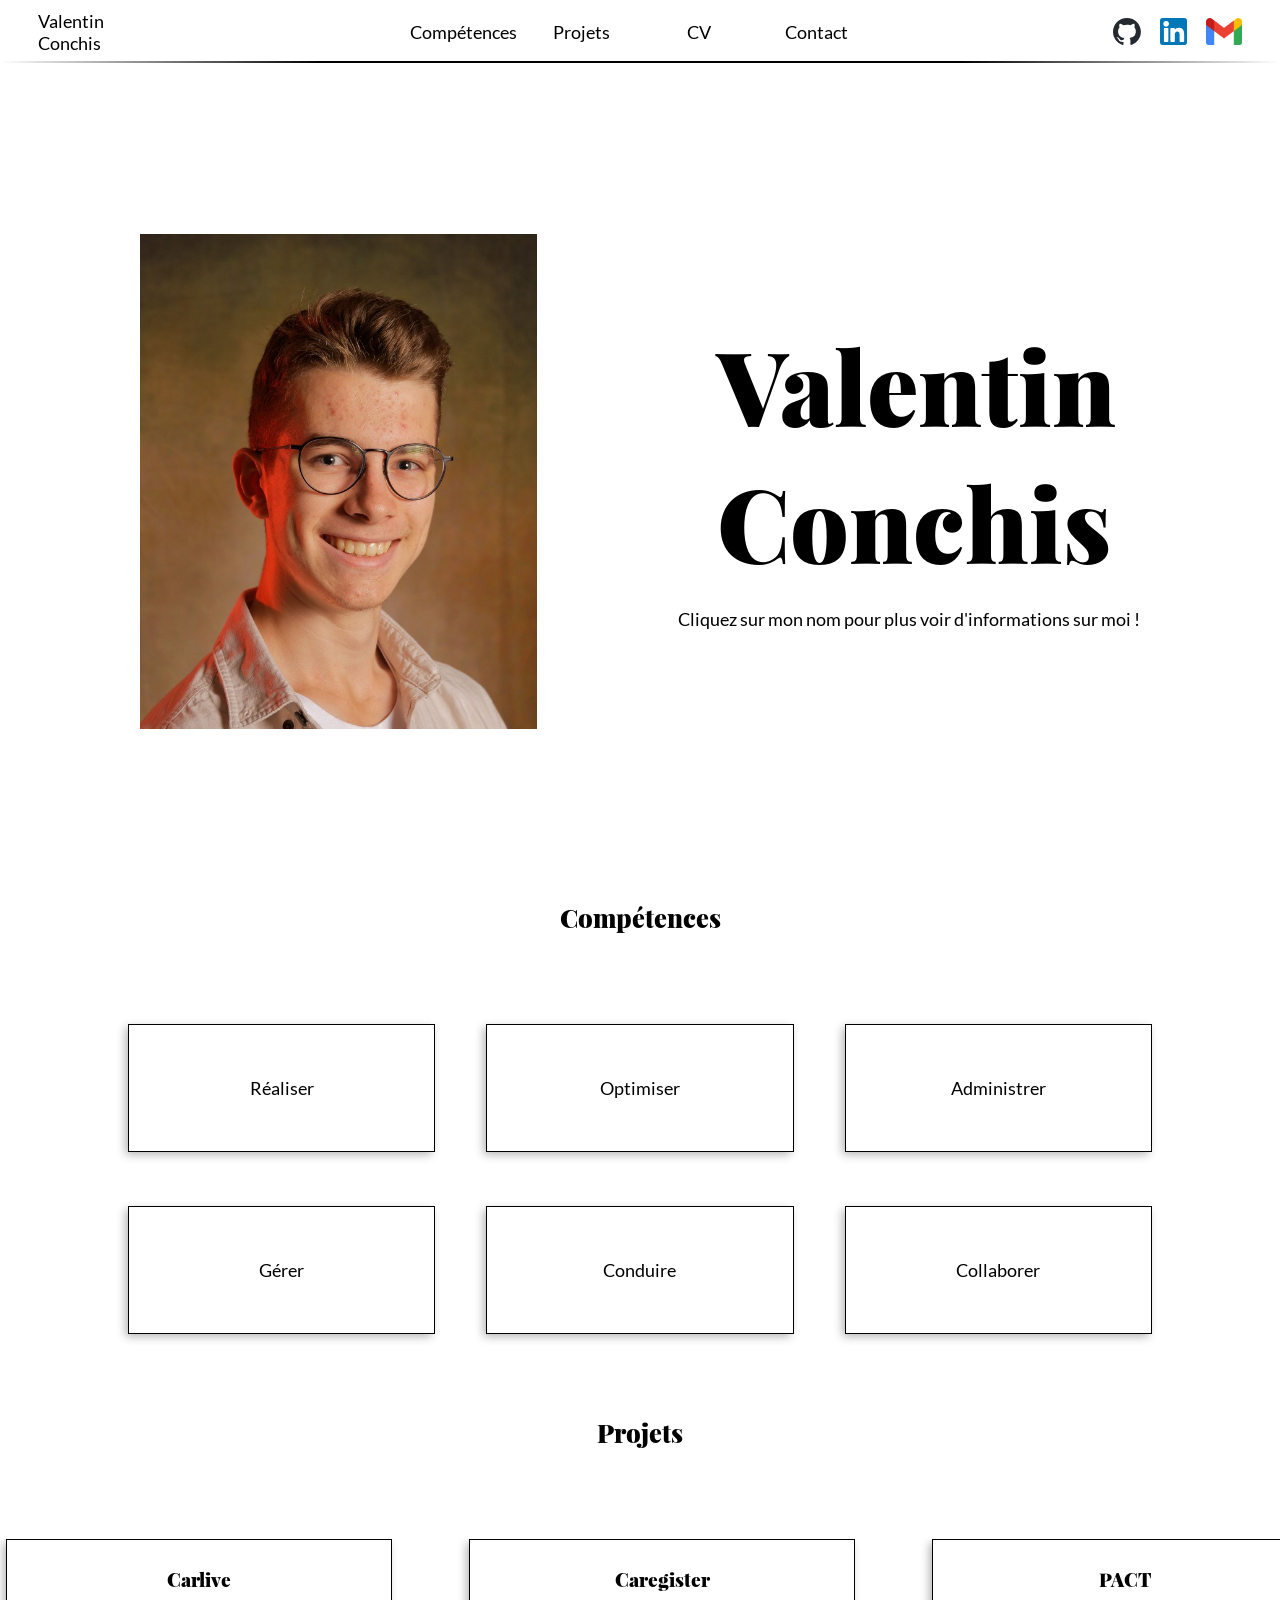
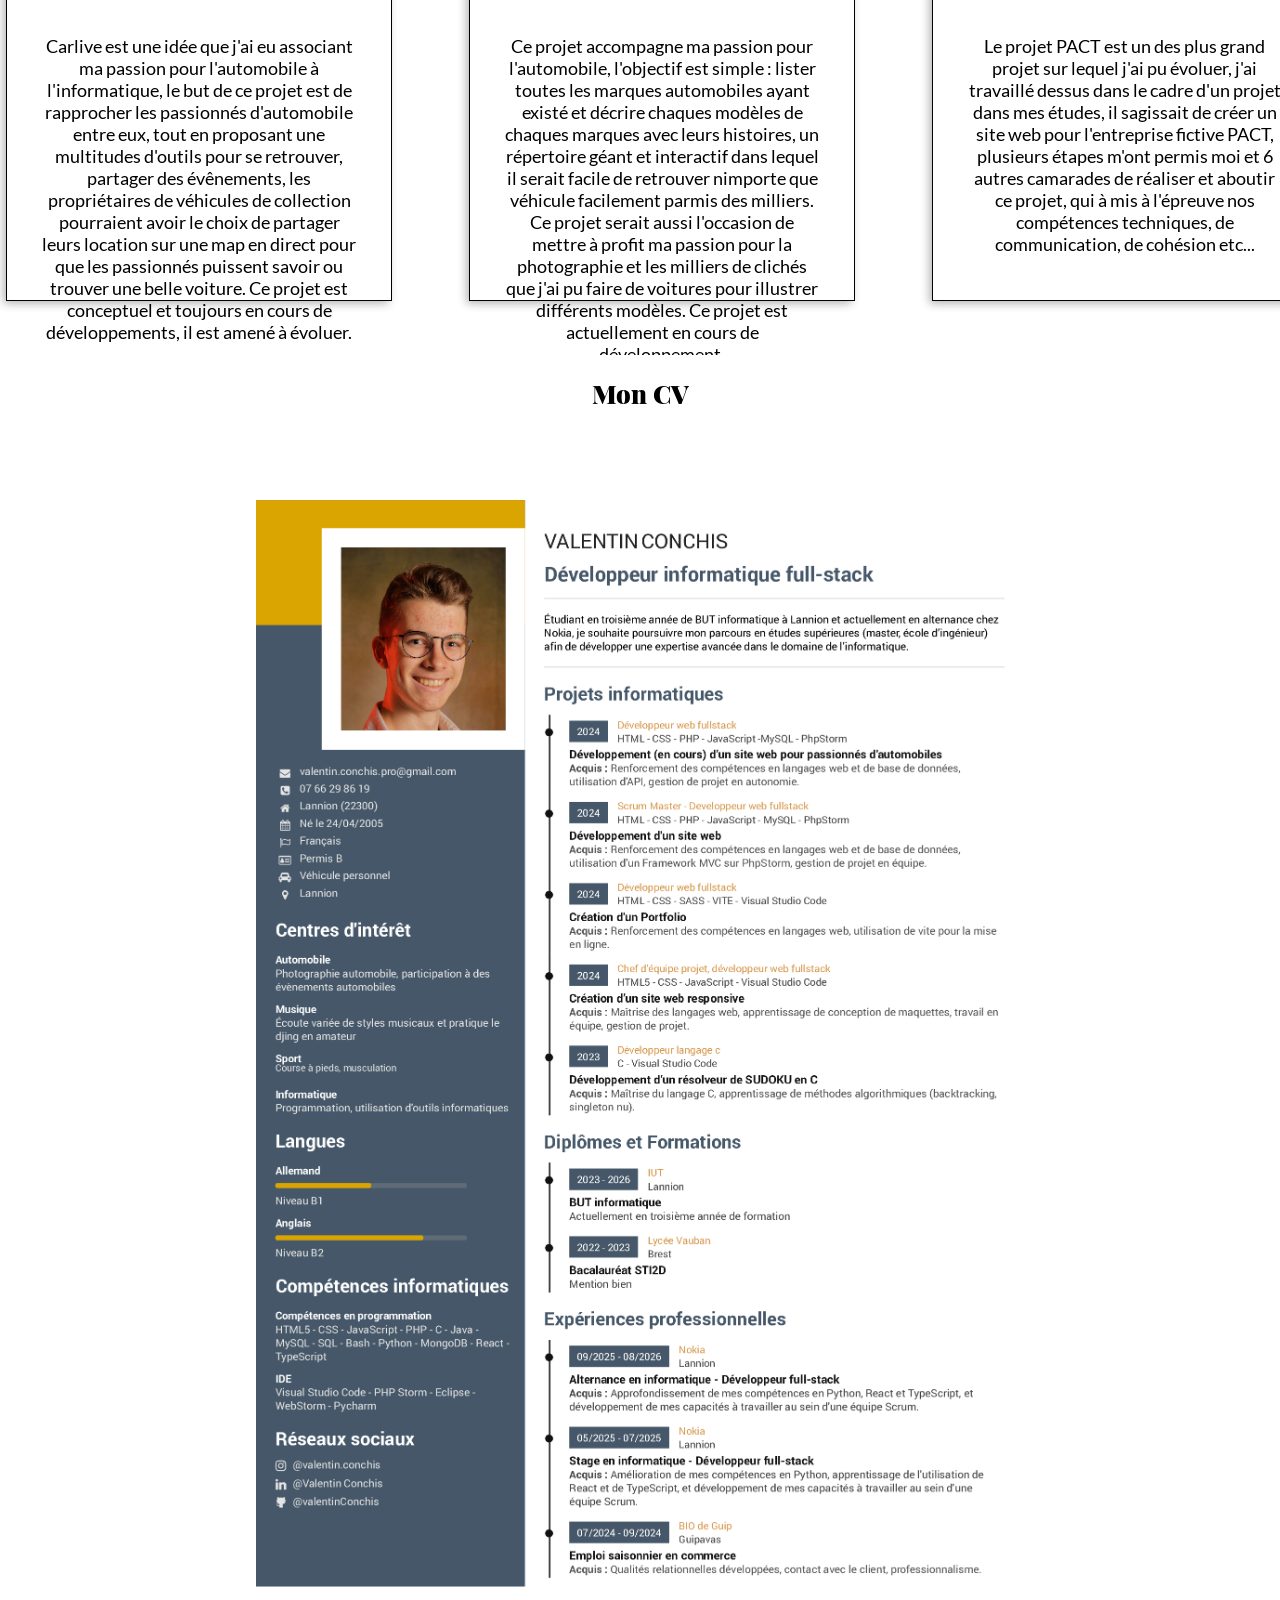
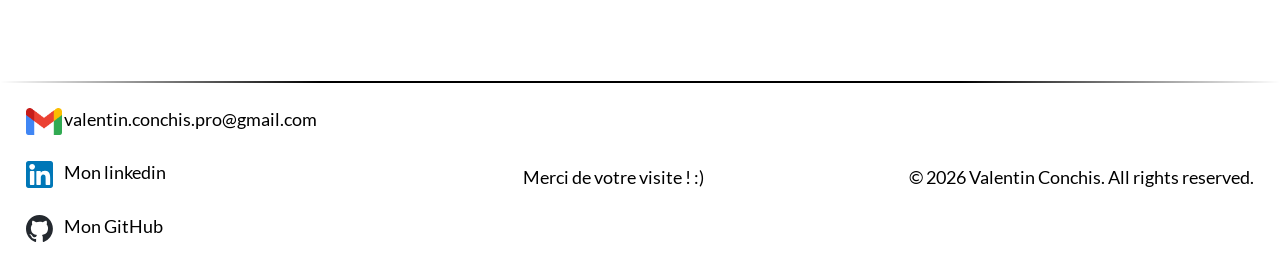
==== commit 001c7615: "improvements" ====
--- a/index.html
+++ b/index.html
@@ -2,7 +2,7 @@
 <html>
   <head>
     <meta charset="utf-8" />
-    <title>Ma page test</title>
+    <title>Portfolio - home</title>
     <link rel="stylesheet" href="style.css">
     <script defer src="script.js"></script>
   </head>
@@ -71,7 +71,7 @@
           <a class="button-administrer" href="html/administrer.html">Administrer</a>
           <a class="button-gerer" href="html/gerer.html">Gérer</a>
           <a class="button-conduire" href="html/conduire.html">Conduire</a>
-          <a class="button-collaborer" href="html/travailler.html">Collaborer</a>
+          <a class="button-collaborer" href="html/collaborer.html">Collaborer</a>
       </div>
     </div>
     <div class="projets-section">
--- a/style.css
+++ b/style.css
@@ -1,6 +1,11 @@
 @font-face {
     font-family: Playfairdisplay;
     src: url(./police/PlayfairDisplay-Black.otf);
+}
+
+@font-face {
+    font-family: Lato;
+    src: url(./police/Lato/Lato-Regular.ttf);
 }
 
 /* =============== CONSTANTES =============== */
@@ -21,16 +26,19 @@
 
 h3{
     font-size: 2vw;
+    font-family: Playfairdisplay;
 }
 
 h4{
-     font-size: 1.5vw;
+    font-size: 1.5vw;
+    font-family: Playfairdisplay;
 }
 
 p,a{
     font-size: 2vh;
     text-decoration: none;
     color: black;
+    font-family: Lato;
 }
 
 /* ================= RESET & LAYOUT ================= */
@@ -119,27 +127,14 @@
 
 .competences,
 .projets,
-.cv {
+.cv
+.contact {
     position: relative;
     overflow: hidden;
     display: flex;
     align-items: center;
     justify-content: center;
-    width: 10vw;
-    height: 5vh;
-    text-decoration: none;
-    color: black;
-    cursor: pointer;
-    border-right: solid rgba(0, 0, 0, 0.3) 0.2vh;
-}
-
-.contact{
-    position: relative;
-    overflow: hidden;
-    display: flex;
-    align-items: center;
-    justify-content: center;
-    width: 10vw;
+    width: 15vw;
     height: 5vh;
     text-decoration: none;
     color: black;
@@ -542,6 +537,11 @@
     height: 0;
     border-top: 0.4em solid transparent;
     border-bottom: 0.4em solid transparent;
+    transition: transform 0.2s ease;
+}
+
+a:hover .arrow {
+    transform: scale(1.4);
 }
 
 .arrow-realiser-optimiser {
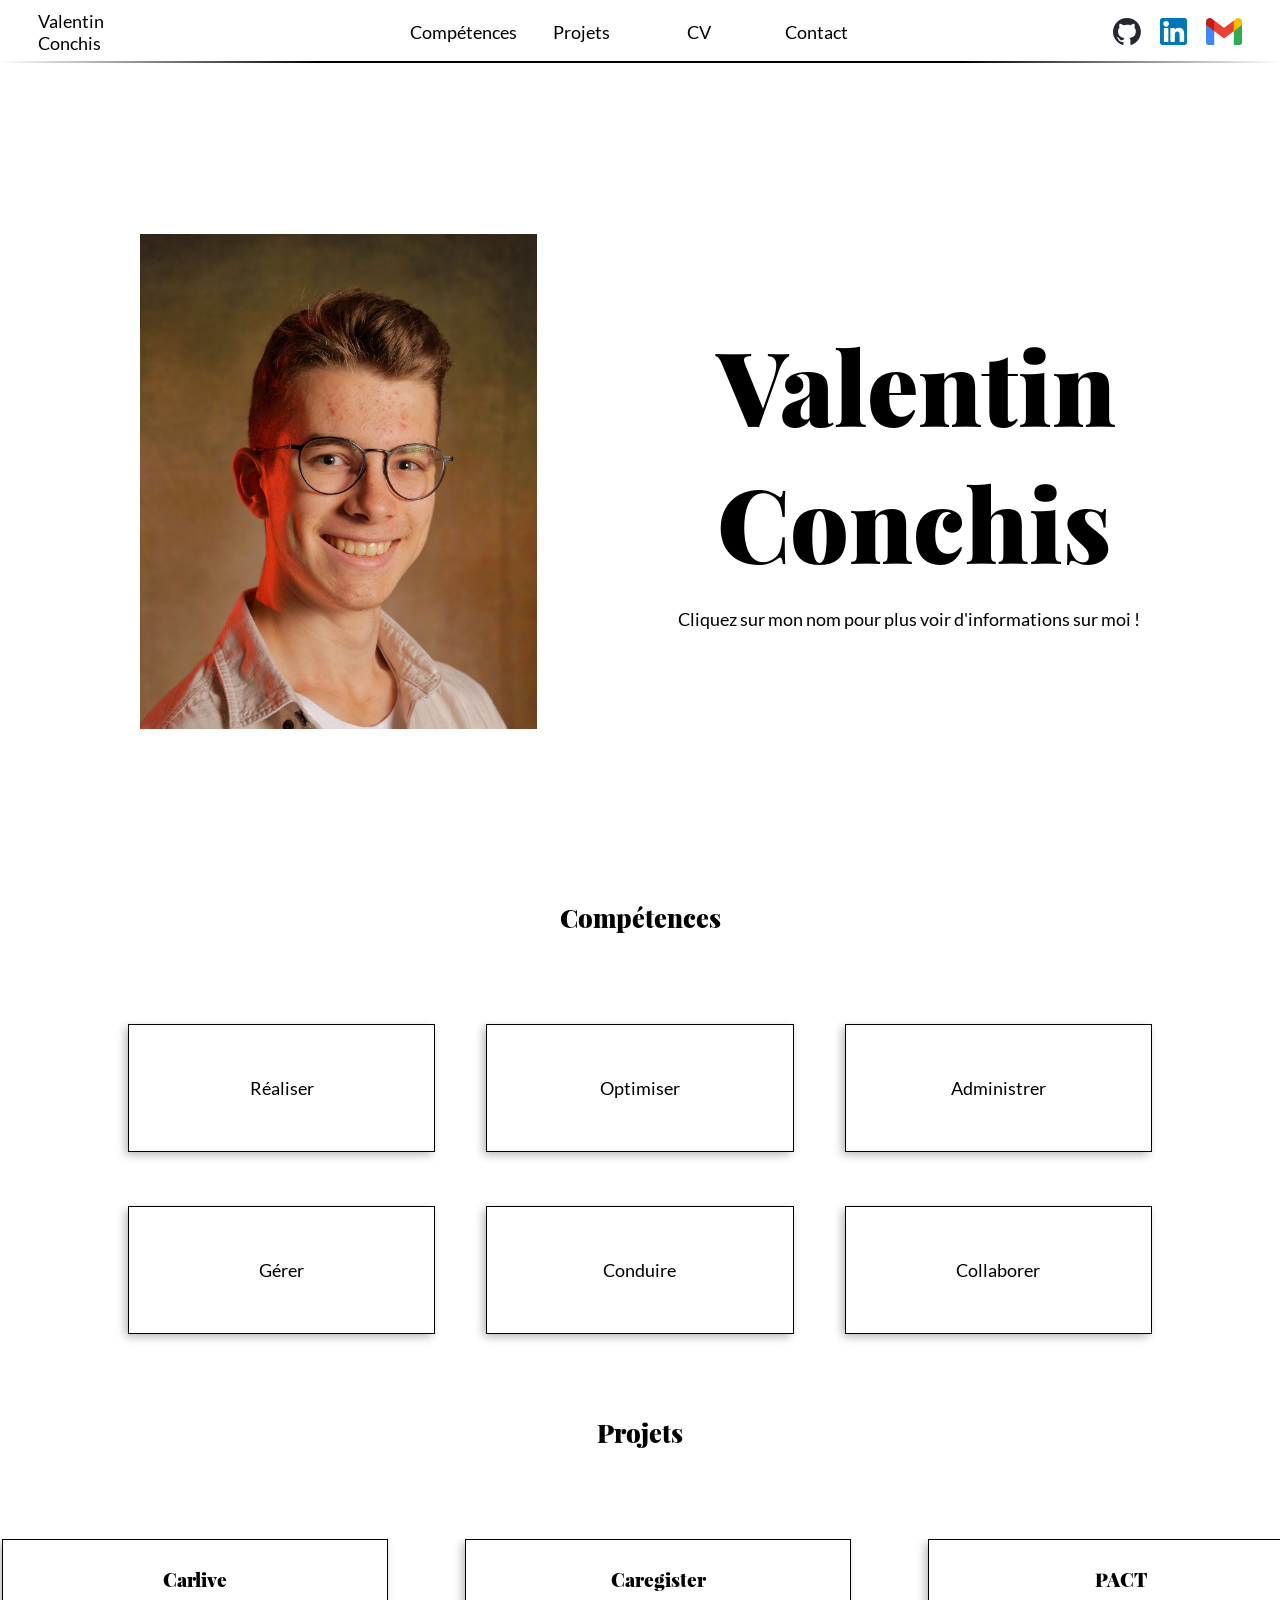
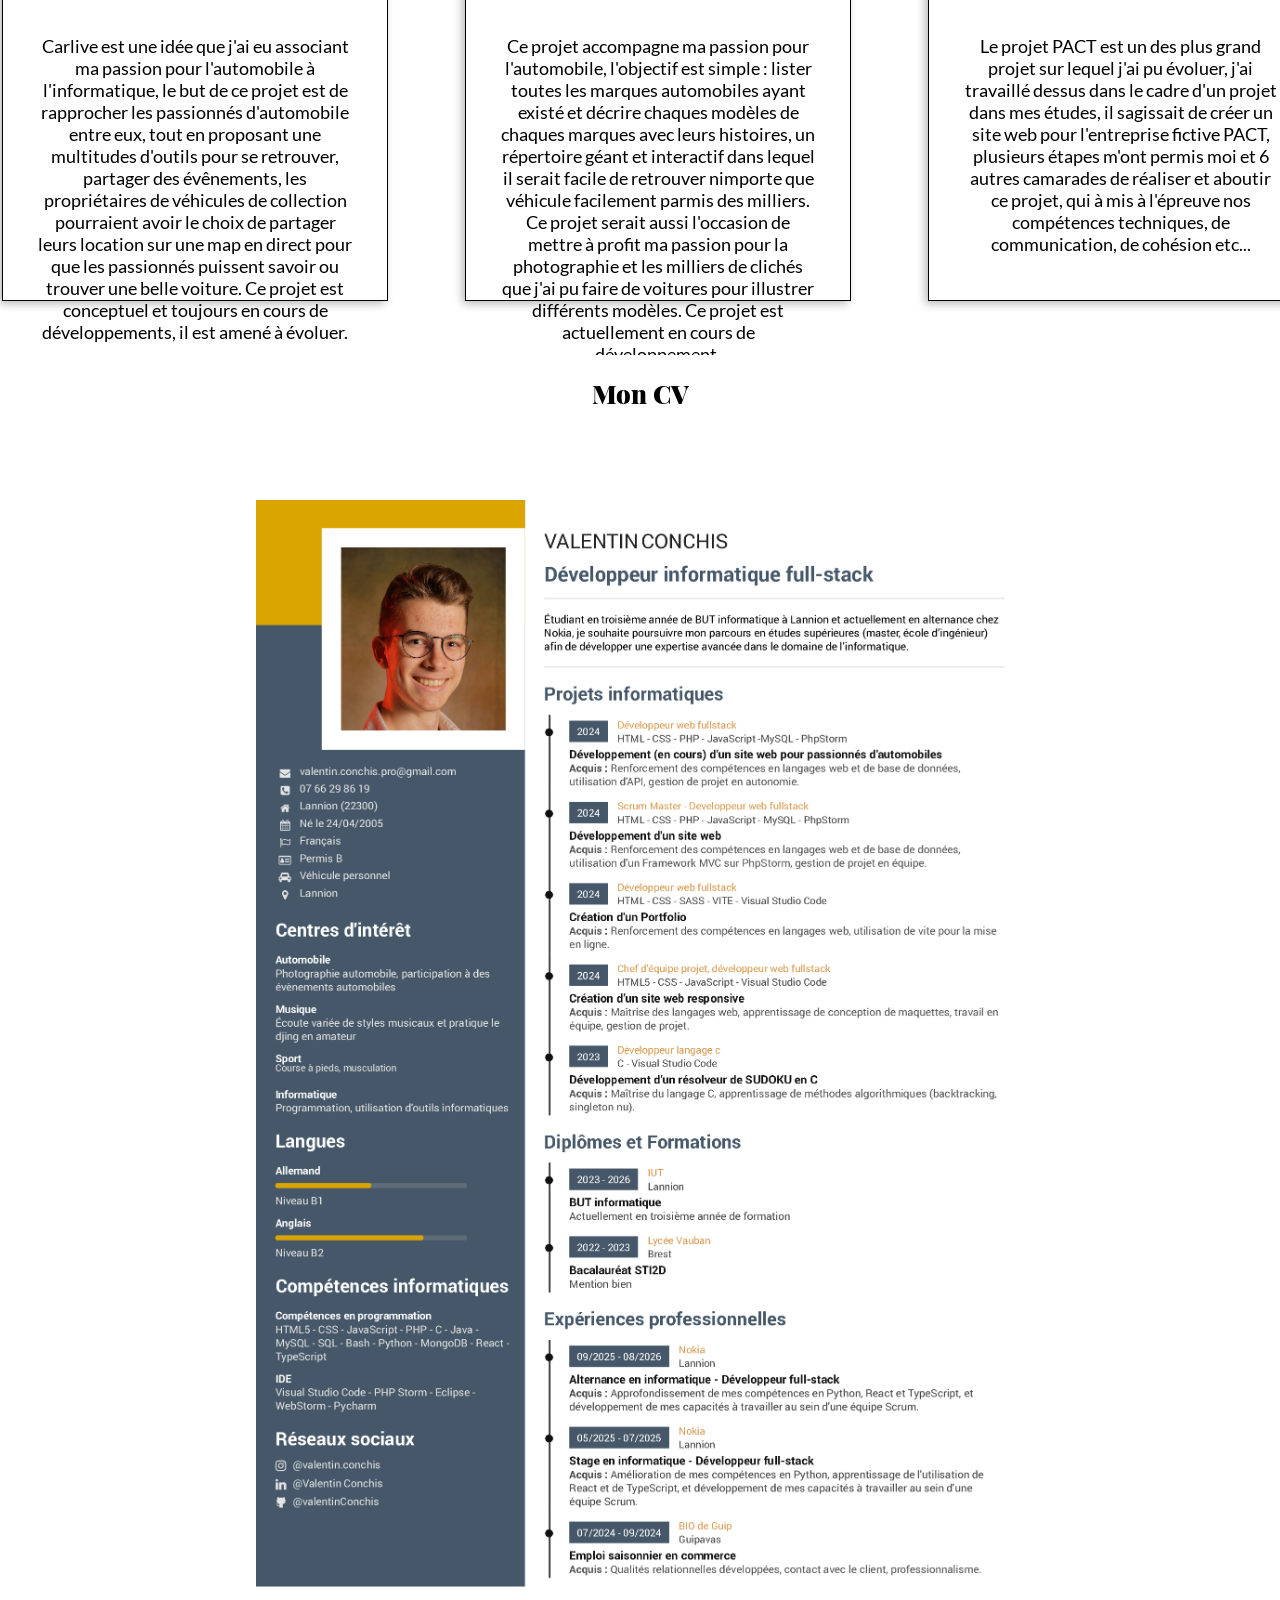
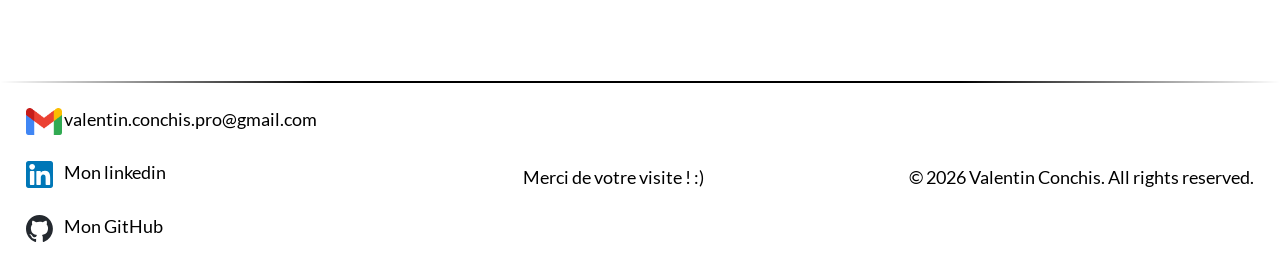
==== commit 233fdbcd: "improvements" ====
--- a/index.html
+++ b/index.html
@@ -58,7 +58,8 @@
               <strong>l'art du DJing</strong>, un art complexe, contrairement à ce qu'il peut laisser paraître !
               <br><br>-<br><br>
               Bref, je suis quelqu'un de <strong>curieux</strong>, ayant toujours soif de <strong>découvrir</strong> et d'<strong>apprendre</strong> de nouvelles choses. Je me qualifierais
-              également comme quelqu'un de <strong>jovial</strong> et <strong>énergique</strong>.
+              également comme quelqu'un de <strong>jovial</strong> et <strong>énergique</strong>. Je souhaiterai intégrer à la fin de mon BUT informatique
+              une école d'ingénieur ou un master afin de continuer à me professionnaliser et de prendre en compétences dans ce domaine.
             </p>
           </div>
         </div>
